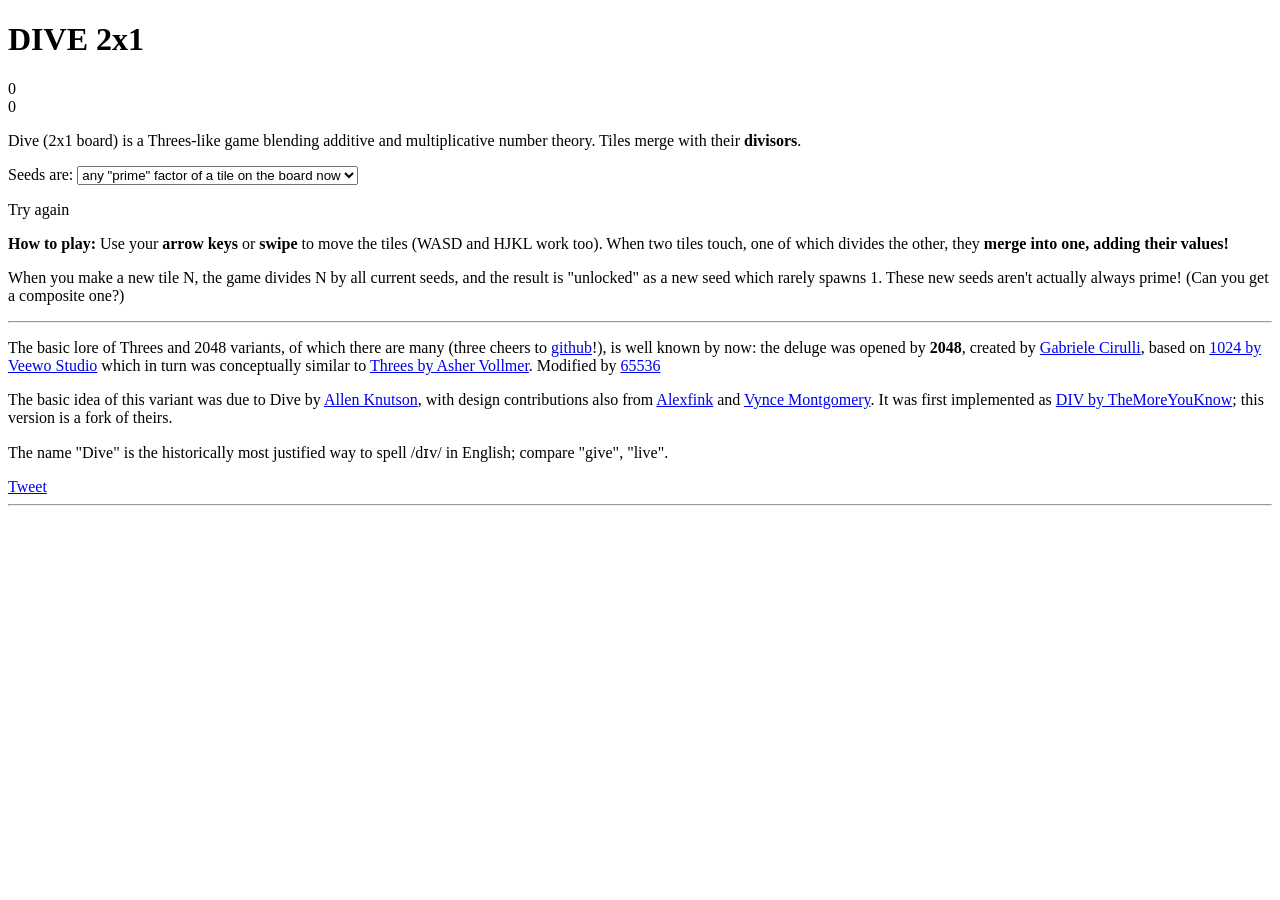
==== dive-2x1/index.html @ 0b199372 "Create index.html" ====
<!DOCTYPE html>
<html>
<head>
  <meta charset="utf-8">
  <title>DIVE 2x1</title>

  <link href="style/main.css" rel="stylesheet" type="text/css">
  <link rel="shortcut icon" href="favicon.ico">
  <link rel="apple-touch-icon" href="meta/apple-touch-icon.png">
  <meta name="apple-mobile-web-app-capable" content="yes">

  <meta name="HandheldFriendly" content="True">
  <meta name="MobileOptimized" content="320">
  <meta name="viewport" content="width=device-width, target-densitydpi=160dpi, initial-scale=1.0, maximum-scale=1, user-scalable=no">
</head>
<body>
  <div class="container">
    <div class="heading">
      <h1 class="title">DIVE 2x1</h1>
      <div class="scores-container">
        <div class="score-container">0</div>
        <div class="best-container">0</div>
      </div>
    </div>
    <p class="game-intro">Dive (2x1 board) is a Threes-like game blending additive and multiplicative number theory.  
Tiles merge with their <strong>divisors</strong>.</p>
    <form method="post" name="gameModeForm" id="gameModeForm">
      <p class="game-intro">Seeds are: 
        <select id="gameModeSelect" name="gameModeSelect" onchange="changeGameMode()">
          <option value="0">
            2, 3, 5 and 7
          </option>
          <option value="1">
            any "prime" factor of a tile ever created
          </option>
          <option value="3" selected="selected">
            any "prime" factor of a tile on the board now
          </option>
        </select>
      </p>
    </form>
    <div class="currently-unlocked"></div>

    <div class="game-container">
      <div class="announcer"></div>
      <div class="game-message">
        <p></p>
        <div class="lower">
          <a class="retry-button">Try again</a>
        </div>
      </div>

      <div class="grid-container">
        <div class="grid-row">
          <div class="grid-cell"></div>
          <div class="grid-cell"></div>
        </div>
        <div class="grid-row">
          <div class="grid-cell"></div>
          <div class="grid-cell"></div>
        </div>
      </div>

      <div class="tile-container">

      </div>
    </div>

    <p class="game-explanation">
      <strong class="important">How to play:</strong> Use your <strong>arrow keys</strong> or <strong>swipe</strong> to move the tiles (WASD and HJKL work too).  When two tiles touch, one of which divides the other, they <strong>merge into one, adding their values!</strong>
    </p>
<p>
When you make a new tile N, the game divides N by all current seeds, and the result is "unlocked" as a new seed which rarely spawns 1.  These new seeds aren't actually always prime!  (Can you get a composite one?)
</p>
    <hr>
    <p>
The basic lore of Threes and 2048 variants, of which there are many (three cheers to <a href="https://github.com">github</a>!), is well known by now: the deluge was opened by <strong>2048</strong>, created by <a href="http://gabrielecirulli.com" target="_blank">Gabriele Cirulli</a>, based on <a href="https://itunes.apple.com/us/app/1024!/id823499224" target="_blank">1024 by Veewo Studio</a> which in turn was conceptually similar to <a href="http://asherv.com/threes/" target="_blank">Threes by Asher Vollmer</a>. Modified by <a href="http://github.com/true65536">65536</a>
    </p>
<p>The basic idea of this variant was due to Dive by 
<a href="https://www.google.com/+AllenKnutson">Allen Knutson</a>, 
with design contributions also from <a href="http://000024.org">Alexfink</a> and
<a href="https://plus.google.com/+VynceMontgomery">Vynce Montgomery</a>.
It was first implemented as 
<a href="http://themoreyouknow.github.io/div/">DIV by TheMoreYouKnow</a>; 
this version is a fork of theirs.
</p>
<p>The name "Dive" is 
the historically most justified way to spell /d&#x26a;v/ 
in English; compare "give", "live".</p>
<div class="sharing">
      <a href="https://twitter.com/share" class="twitter-share-button" data-text="Check out Dive, a Threes-like where you join numbers with their divisors! alexfink.github.io/dive" data-via="tmykgh">Tweet</a>
      <script>!function(d,s,id){var js,fjs=d.getElementsByTagName(s)[0],p=/^http:/.test(d.location)?'http':'https';if(!d.getElementById(id)){js=d.createElement(s);js.id=id;js.src=p+'://platform.twitter.com/widgets.js';fjs.parentNode.insertBefore(js,fjs);}}(document, 'script', 'twitter-wjs');</script>    
      <script type="text/javascript" src="https://apis.google.com/js/plusone.js"></script>
      <g:plusone></g:plusone>

    </div>
    <hr>
  </div>
<!--  <center>
    <script async src="//pagead2.googlesyndication.com/pagead/js/adsbygoogle.js"></script>
    <ins class="adsbygoogle"
      style="display:inline-block;width:728px;height:90px"
      data-ad-client="ca-pub-8993602011917340"
      data-ad-slot="3210731646"></ins>
    <script>(adsbygoogle = window.adsbygoogle || []).push({});</script>
  </center>-->

  <script src="js/animframe_polyfill.js"></script>
  <script src="js/keyboard_input_manager.js"></script>
  <script src="js/html_actuator.js"></script>
  <script src="js/grid.js"></script>
  <script src="js/tile.js"></script>
  <script src="js/local_score_manager.js"></script>
  <script src="js/game_manager.js"></script>
  <script src="js/application.js"></script>
</body>
</html>
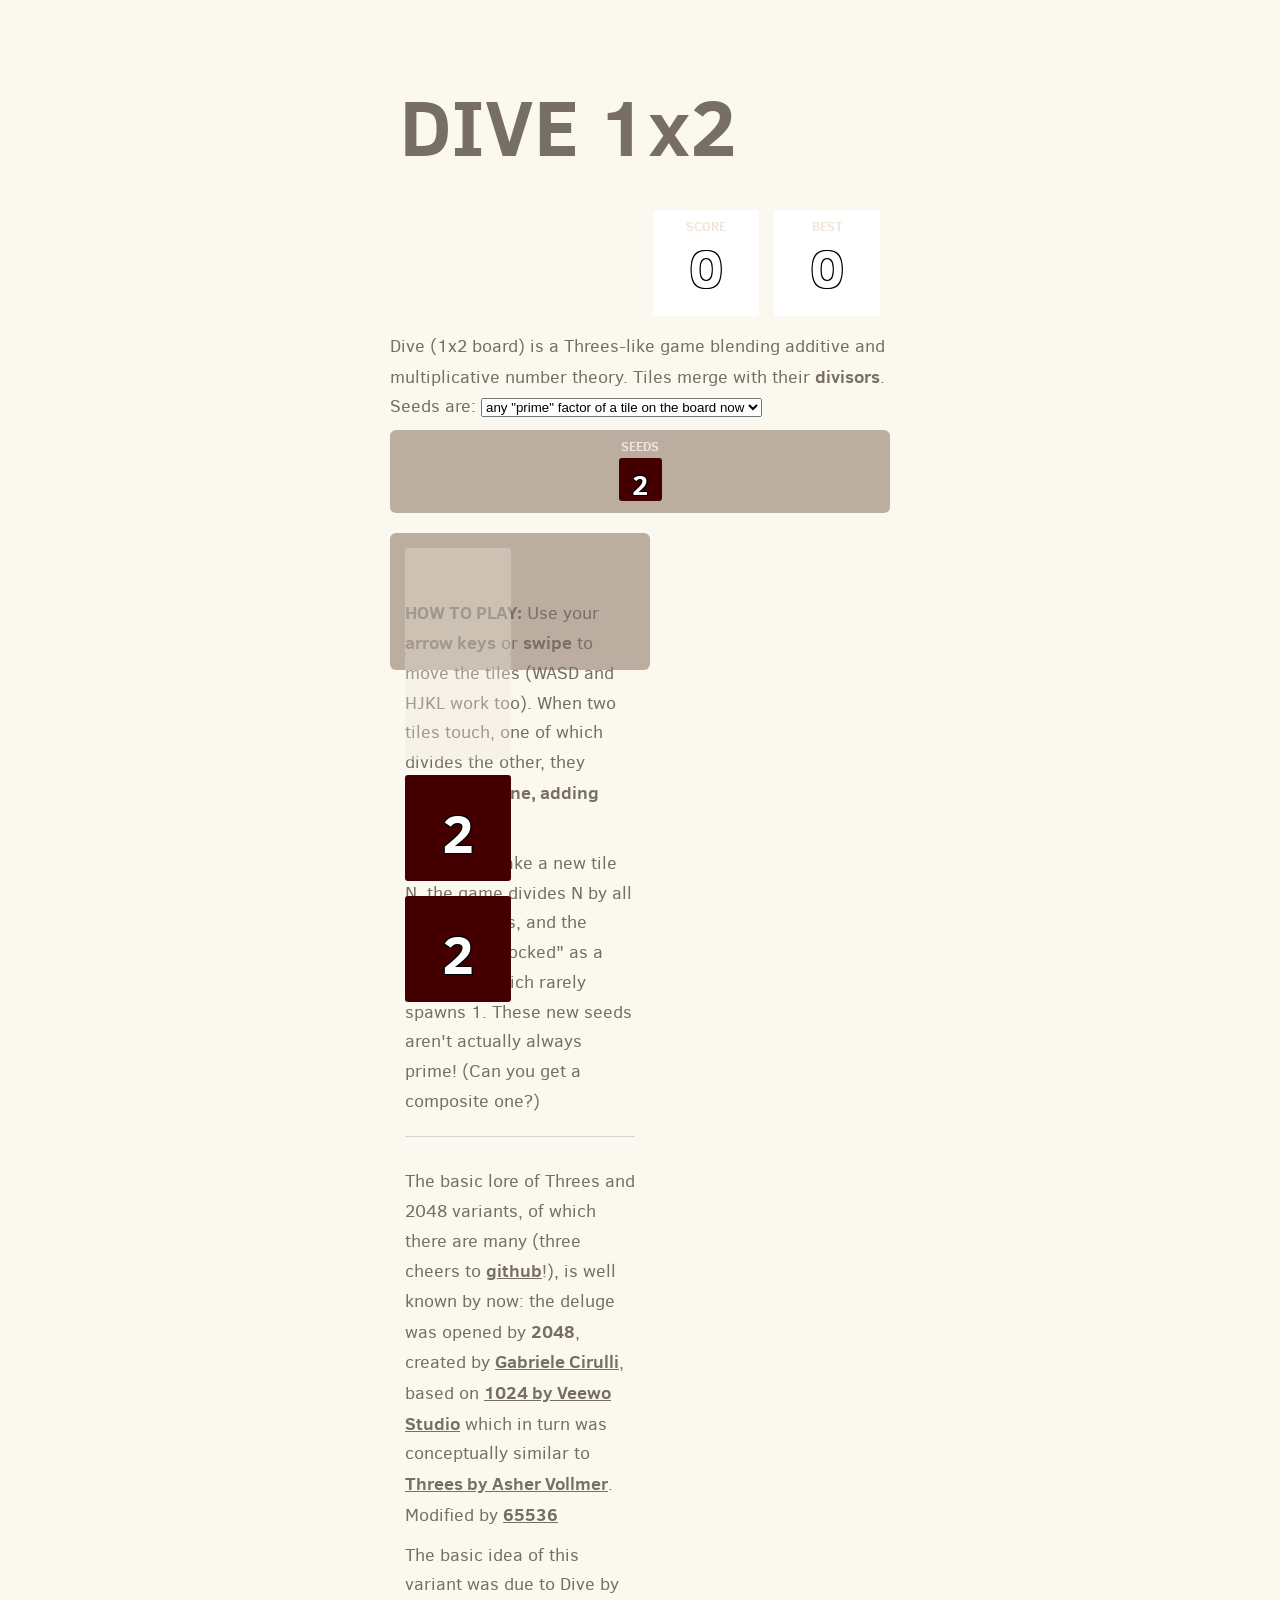
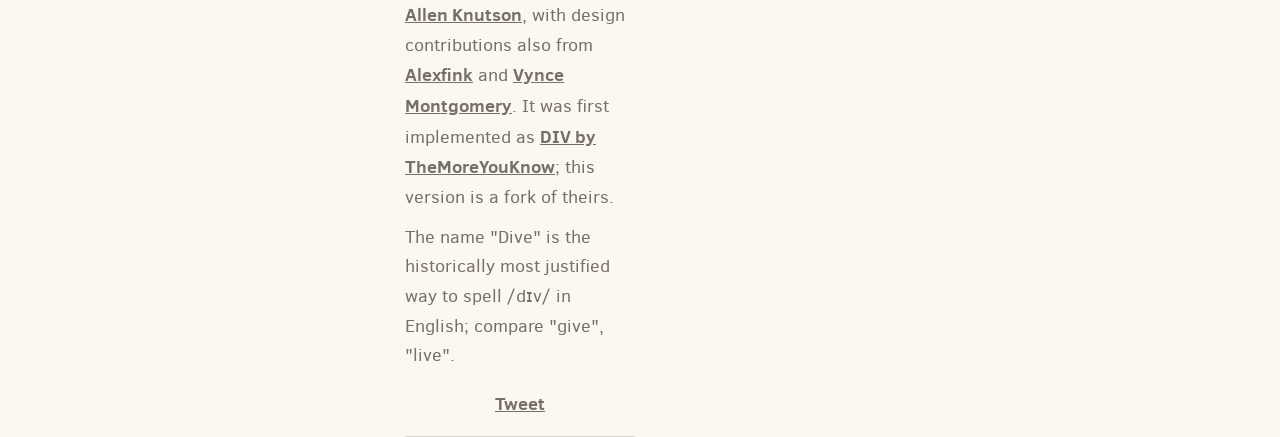
==== commit 71a2dc16: "Update index.html" ====
--- a/dive-2x1/index.html
+++ b/dive-2x1/index.html
@@ -2,7 +2,7 @@
 <html>
 <head>
   <meta charset="utf-8">
-  <title>DIVE 2x1</title>
+  <title>DIVE 1x2</title>
 
   <link href="style/main.css" rel="stylesheet" type="text/css">
   <link rel="shortcut icon" href="favicon.ico">
@@ -16,13 +16,13 @@
 <body>
   <div class="container">
     <div class="heading">
-      <h1 class="title">DIVE 2x1</h1>
+      <h1 class="title">DIVE 1x2</h1>
       <div class="scores-container">
         <div class="score-container">0</div>
         <div class="best-container">0</div>
       </div>
     </div>
-    <p class="game-intro">Dive (2x1 board) is a Threes-like game blending additive and multiplicative number theory.  
+    <p class="game-intro">Dive (1x2 board) is a Threes-like game blending additive and multiplicative number theory.  
 Tiles merge with their <strong>divisors</strong>.</p>
     <form method="post" name="gameModeForm" id="gameModeForm">
       <p class="game-intro">Seeds are: 
@@ -53,10 +53,7 @@
       <div class="grid-container">
         <div class="grid-row">
           <div class="grid-cell"></div>
-          <div class="grid-cell"></div>
-        </div>
         <div class="grid-row">
-          <div class="grid-cell"></div>
           <div class="grid-cell"></div>
         </div>
       </div>
--- a/dive-2x1/style/main.css
+++ b/dive-2x1/style/main.css
@@ -0,0 +1,1061 @@
+@import url(fonts/clear-sans.css);
+html, body {
+  margin: 0;
+  padding: 0;
+  background: #faf8ef;
+  color: #776e65;
+  font-family: "Clear Sans", "Helvetica Neue", Arial, sans-serif;
+  font-size: 18px; }
+
+body {
+  margin: 40px 0; 
+  }
+
+.heading {
+  padding: 10px;
+  }
+  
+.heading:after {
+  content: "";
+  display: block;
+  clear: both; 
+  }
+
+h1.title {
+  font-size: 80px;
+  font-weight: bold;
+  margin: 20px 0;
+  display: block;
+  float: left; }
+
+@-webkit-keyframes move-up {
+  0% {
+    top: 25px;
+    opacity: 1; }
+
+  100% {
+    top: -50px;
+    opacity: 0; } }
+
+@-moz-keyframes move-up {
+  0% {
+    top: 25px;
+    opacity: 1; }
+
+  100% {
+    top: -50px;
+    opacity: 0; } }
+
+@keyframes move-up {
+  0% {
+    top: 25px;
+    opacity: 1; }
+
+  100% {
+    top: -50px;
+    opacity: 0; } }
+
+.scores-container {
+  float: right;
+  text-align: right; 
+  padding: 0;
+  }
+
+.currently-unlocked {
+  display: block; 
+  height: 42.5px;
+  line-height: 64.5px;
+  padding: 25px 0px 15px;
+}
+.currently-unlocked.hidden { display: none; }
+.currently-unlocked.all-seeds-seen {
+  line-height: 30px;
+  height: auto;
+  padding: 25px 0 0 0;
+}
+
+.score-container, .best-container, .currently-unlocked {
+  background: #bbada0;
+  font-size: 25px;
+  font-weight: bold;
+  border-radius: 6px;
+  color: white;
+  margin-top: 8px;
+  text-align: center; 
+  position: relative; }
+.score-container, .best-container {
+  margin-left: 10px;
+  display: inline-block; }
+  .score-container:after, .best-container:after, .currently-unlocked:after {
+    text-transform: uppercase;
+    font-size: 13px;
+    text-align: center;
+    color: #eee4da; 
+    position: absolute;
+    width: 100%;
+    top: 10px;
+    left: 0; 
+    line-height: 13px; 
+    z-index: 11;
+    }
+  .score-container .score-addition, .best-container .score-addition {
+    position: absolute;
+    right: 30px;
+    font-size: 25px;
+    line-height: 25px;
+    font-weight: bold;
+    color: rgba(119, 110, 101, 0.9);
+    z-index: 100;
+    -webkit-animation: move-up 600ms ease-in;
+    -moz-animation: move-up 600ms ease-in;
+    -webkit-animation-fill-mode: both;
+    -moz-animation-fill-mode: both; }
+
+.score-container:after {
+  content: "Score"; }
+
+.best-container:after {
+  content: "Best"; }
+
+.currently-unlocked:after {
+  content: "Seeds"; }
+.currently-unlocked.all-seeds-seen:after { 
+  content: "All seeds seen"; 
+}
+.currently-unlocked .ghost { opacity: 0.25; }
+
+p {
+  margin-top: 0;
+  margin-bottom: 10px;
+  line-height: 1.65; }
+
+a {
+  color: #776e65;
+  font-weight: bold;
+  text-decoration: underline;
+  cursor: pointer; }
+
+strong.important {
+  text-transform: uppercase; }
+
+hr {
+  border: none;
+  border-bottom: 1px solid #d8d4d0;
+  margin-top: 20px;
+  margin-bottom: 30px; }
+
+.container {
+  width: 500px;
+  margin: 0 auto; }
+
+@-webkit-keyframes fade-in {
+  0% {
+    opacity: 0; }
+
+  100% {
+    opacity: 1; } }
+
+@-moz-keyframes fade-in {
+  0% {
+    opacity: 0; }
+
+  100% {
+    opacity: 1; } }
+
+@keyframes fade-in {
+  0% {
+    opacity: 0; }
+
+  100% {
+    opacity: 1; } }
+.game-container {
+  margin-top: 20px;
+  position: relative;
+  padding: 15px;
+  cursor: default;
+  -webkit-touch-callout: none;
+  -ms-touch-callout: none;
+  -webkit-user-select: none;
+  -moz-user-select: none;
+  -ms-user-select: none;
+  -ms-touch-action: none;
+  touch-action: none;
+  background: #bbada0;
+  border-radius: 6px;
+  width: 260px;
+  height: 137px;
+  -webkit-box-sizing: border-box;
+  -moz-box-sizing: border-box;
+  box-sizing: border-box; }
+  .game-container .game-message {
+    display: none;
+    position: absolute;
+    top: 0;
+    right: 0;
+    bottom: 0;
+    left: 0;
+    background: rgba(238, 228, 218, 0.5);
+    z-index: 100;
+    text-align: center;
+    -webkit-animation: fade-in 800ms ease 1200ms;
+    -moz-animation: fade-in 800ms ease 1200ms;
+    -webkit-animation-fill-mode: both;
+    -moz-animation-fill-mode: both; }
+    .game-container .announcer {
+      position: absolute;
+      top: 218px;
+      left: 0;
+      z-index: 1000;
+      width: 100%;
+      height: 56.4%;
+      pointer-events: none;
+      -webkit-transform: translateZ(300px);
+      -moz-transform: translateZ(300px);
+      transform: translateZ(300px); }
+      .game-container .announcer .announcement {
+        position: relative;
+        color: rgba(59, 55, 50, 0.9);
+        font-size: 48px;
+        font-weight: bold;
+        text-align: center;
+        line-height: 1.0em;
+        height: 64px;
+        margin: auto;
+        -webkit-animation: fade-in-out 600ms ease-in;
+        -moz-animation: fade-in-out 600ms ease-in;
+        animation: fade-in-out 600ms ease-in;
+        -webkit-animation-fill-mode: both;
+        -moz-animation-fill-mode: both;
+        animation-fill-mode: both; }
+    .game-container .game-message p {
+      font-size: 60px;
+      font-weight: bold;
+      height: 60px;
+      line-height: 60px;
+      margin-top: 40px; }
+    .game-container .game-message .lower {
+      display: block;
+      margin-top: 20px; }
+    .game-container .game-message a {
+      display: inline-block;
+      background: #8f7a66;
+      border-radius: 3px;
+      padding: 0 20px;
+      text-decoration: none;
+      color: #f9f6f2;
+      height: 40px;
+      line-height: 42px;
+      margin-left: 9px; }
+    .game-container .game-message .score-sharing {
+      display: inline-block;
+      vertical-align: middle;
+      margin-left: 10px; }
+    .game-container .game-message.game-won {
+      background: rgba(237, 194, 46, 0.5);
+      color: #f9f6f2; }
+    .game-container .game-message.game-won, .game-container .game-message.game-over {
+      display: block; }
+
+.grid-container {
+  position: absolute;
+  z-index: 1; }
+
+.grid-row {
+  margin-bottom: 15px; }
+  .grid-row:last-child {
+    margin-bottom: 0; }
+  .grid-row:after {
+    content: "";
+    display: block;
+    clear: both; }
+
+.grid-cell {
+  width: 106px;
+  height: 106px;
+  margin-right: 15px;
+  float: left;
+  border-radius: 3px;
+  background: rgba(238, 228, 218, 0.35); }
+  .grid-cell:last-child {
+    margin-right: 0; }
+
+.tile-container {
+  position: absolute;
+  z-index: 2; }
+
+.tile {
+  width: 106px;
+  height: 106px;
+  line-height: 116px; }
+  .tile.tile-position-1-1 {
+    position: absolute;
+    left: 0px;
+    top: 0px; }
+  .tile.tile-position-1-2 {
+    position: absolute;
+    left: 0px;
+    top: 121px; }
+
+.tilenumber {
+  width: 106px;
+  height: 106px;
+  position: absolute;
+  left: 0;
+  top: 0;
+  text-align: center;
+  font-weight: bold;
+  font-size: 55px;
+  color: white;
+  text-shadow:
+    -1px -1px 0 #000,
+    1px -1px 0 #000,
+    -1px 1px 0 #000,
+    1px 1px 0 #000; 
+  z-index: 12;
+}
+.tilenumber.tile-small-4 {
+  font-size: 42px !important; }
+.tilenumber.tile-small-5 {
+  font-size: 35px !important; }
+.tilenumber.tile-small-6 {
+  font-size: 25px !important; }
+
+.tile {
+  border-radius: 3px;
+  background: #000;
+  -webkit-transition: 100ms ease-in-out;
+  -moz-transition: 100ms ease-in-out;
+  -webkit-transition-property: top, left;
+  -moz-transition-property: top, left; }
+  .tile.tile-1        { background: #000; }
+  .tile.tile-2        { background: #400; }
+  .tile.tile-4        { background: #800; }
+  .tile.tile-8        { background: #a00; }
+  .tile.tile-16       { background: #c00; }
+  .tile.tile-32       { background: #d00; }
+  .tile.tile-64       { background: #e00; }
+  .tile.tile-128      { background: #f00; }
+  .tile.tile-3        { background: #060; }
+  .tile.tile-6        { background: #460; }
+  .tile.tile-12       { background: #860; }
+  .tile.tile-24       { background: #a60; }
+  .tile.tile-48       { background: #c60; }
+  .tile.tile-96       { background: #d60; }
+  .tile.tile-192      { background: #e60; }
+  .tile.tile-384      { background: #f60; }
+  .tile.tile-9        { background: #0a0; }
+  .tile.tile-18       { background: #4a0; }
+  .tile.tile-36       { background: #8a0; }
+  .tile.tile-72       { background: #aa0; }
+  .tile.tile-144      { background: #ca0; }
+  .tile.tile-288      { background: #da0; }
+  .tile.tile-576      { background: #ea0; }
+  .tile.tile-1152     { background: #fa0; }
+  .tile.tile-27       { background: #0d0; }
+  .tile.tile-54       { background: #4d0; }
+  .tile.tile-108      { background: #8d0; }
+  .tile.tile-216      { background: #ad0; }
+  .tile.tile-432      { background: #cd0; }
+  .tile.tile-864      { background: #dd0; }
+  .tile.tile-1728     { background: #ed0; }
+  .tile.tile-3456     { background: #fd0; }
+  .tile.tile-81       { background: #0f0; }
+  .tile.tile-162      { background: #4f0; }
+  .tile.tile-324      { background: #8f0; }
+  .tile.tile-648      { background: #af0; }
+  .tile.tile-1296     { background: #cf0; }
+  .tile.tile-2592     { background: #df0; }
+  .tile.tile-5184     { background: #ef0; }
+  .tile.tile-10368    { background: #ff0; }
+  .tile.tile-5        { background: #008; }
+  .tile.tile-10       { background: #408; }
+  .tile.tile-20       { background: #808; }
+  .tile.tile-40       { background: #a08; }
+  .tile.tile-80       { background: #c08; }
+  .tile.tile-160      { background: #d08; }
+  .tile.tile-320      { background: #e08; }
+  .tile.tile-640      { background: #f08; }
+  .tile.tile-15       { background: #068; }
+  .tile.tile-30       { background: #468; }
+  .tile.tile-60       { background: #868; }
+  .tile.tile-120      { background: #a68; }
+  .tile.tile-240      { background: #c68; }
+  .tile.tile-480      { background: #d68; }
+  .tile.tile-960      { background: #e68; }
+  .tile.tile-1920     { background: #f68; }
+  .tile.tile-45       { background: #0a8; }
+  .tile.tile-90       { background: #4a8; }
+  .tile.tile-180      { background: #8a8; }
+  .tile.tile-360      { background: #aa8; }
+  .tile.tile-720      { background: #ca8; }
+  .tile.tile-1440     { background: #da8; }
+  .tile.tile-2880     { background: #ea8; }
+  .tile.tile-5760     { background: #fa8; }
+  .tile.tile-135      { background: #0d8; }
+  .tile.tile-270      { background: #4d8; }
+  .tile.tile-540      { background: #8d8; }
+  .tile.tile-1080     { background: #ad8; }
+  .tile.tile-2160     { background: #cd8; }
+  .tile.tile-4320     { background: #dd8; }
+  .tile.tile-8640     { background: #ed8; }
+  .tile.tile-17280    { background: #fd8; }
+  .tile.tile-405      { background: #0f8; }
+  .tile.tile-810      { background: #4f8; }
+  .tile.tile-1620     { background: #8f8; }
+  .tile.tile-3240     { background: #af8; }
+  .tile.tile-6480     { background: #cf8; }
+  .tile.tile-12960    { background: #df8; }
+  .tile.tile-25920    { background: #ef8; }
+  .tile.tile-51840    { background: #ff8; }
+  .tile.tile-25       { background: #00c; }
+  .tile.tile-50       { background: #40c; }
+  .tile.tile-100      { background: #80c; }
+  .tile.tile-200      { background: #a0c; }
+  .tile.tile-400      { background: #c0c; }
+  .tile.tile-800      { background: #d0c; }
+  .tile.tile-1600     { background: #e0c; }
+  .tile.tile-3200     { background: #f0c; }
+  .tile.tile-75       { background: #06c; }
+  .tile.tile-150      { background: #46c; }
+  .tile.tile-300      { background: #86c; }
+  .tile.tile-600      { background: #a6c; }
+  .tile.tile-1200     { background: #c6c; }
+  .tile.tile-2400     { background: #d6c; }
+  .tile.tile-4800     { background: #e6c; }
+  .tile.tile-9600     { background: #f6c; }
+  .tile.tile-225      { background: #0ac; }
+  .tile.tile-450      { background: #4ac; }
+  .tile.tile-900      { background: #8ac; }
+  .tile.tile-1800     { background: #aac; }
+  .tile.tile-3600     { background: #cac; }
+  .tile.tile-7200     { background: #dac; }
+  .tile.tile-14400    { background: #eac; }
+  .tile.tile-28800    { background: #fac; }
+  .tile.tile-675      { background: #0dc; }
+  .tile.tile-1350     { background: #4dc; }
+  .tile.tile-2700     { background: #8dc; }
+  .tile.tile-5400     { background: #adc; }
+  .tile.tile-10800    { background: #cdc; }
+  .tile.tile-21600    { background: #ddc; }
+  .tile.tile-43200    { background: #edc; }
+  .tile.tile-86400    { background: #fdc; }
+  .tile.tile-2025     { background: #0fc; }
+  .tile.tile-4050     { background: #4fc; }
+  .tile.tile-8100     { background: #8fc; }
+  .tile.tile-16200    { background: #afc; }
+  .tile.tile-32400    { background: #cfc; }
+  .tile.tile-64800    { background: #dfc; }
+  .tile.tile-129600   { background: #efc; }
+  .tile.tile-259200   { background: #ffc; }
+  .tile.tile-125      { background: #00f; }
+  .tile.tile-250      { background: #40f; }
+  .tile.tile-500      { background: #80f; }
+  .tile.tile-1000     { background: #a0f; }
+  .tile.tile-2000     { background: #c0f; }
+  .tile.tile-4000     { background: #d0f; }
+  .tile.tile-8000     { background: #e0f; }
+  .tile.tile-16000    { background: #f0f; }
+  .tile.tile-375      { background: #06f; }
+  .tile.tile-750      { background: #46f; }
+  .tile.tile-1500     { background: #86f; }
+  .tile.tile-3000     { background: #a6f; }
+  .tile.tile-6000     { background: #c6f; }
+  .tile.tile-12000    { background: #d6f; }
+  .tile.tile-24000    { background: #e6f; }
+  .tile.tile-48000    { background: #f6f; }
+  .tile.tile-1125     { background: #0af; }
+  .tile.tile-2250     { background: #4af; }
+  .tile.tile-4500     { background: #8af; }
+  .tile.tile-9000     { background: #aaf; }
+  .tile.tile-18000    { background: #caf; }
+  .tile.tile-36000    { background: #daf; }
+  .tile.tile-72000    { background: #eaf; }
+  .tile.tile-144000   { background: #faf; }
+  .tile.tile-3375     { background: #0df; }
+  .tile.tile-6750     { background: #4df; }
+  .tile.tile-13500    { background: #8df; }
+  .tile.tile-27000    { background: #adf; }
+  .tile.tile-54000    { background: #cdf; }
+  .tile.tile-108000   { background: #ddf; }
+  .tile.tile-216000   { background: #edf; }
+  .tile.tile-432000   { background: #fdf; }
+  .tile.tile-10125    { background: #0ff; }
+  .tile.tile-20250    { background: #4ff; }
+  .tile.tile-40500    { background: #8ff; }
+  .tile.tile-81000    { background: #aff; }
+  .tile.tile-162000   { background: #cff; }
+  .tile.tile-324000   { background: #dff; }
+  .tile.tile-648000   { background: #eff; }
+  .tile.tile-1296000  { background: #fff; }
+
+.tileoverlay { 
+  width: 106px;
+  height: 106px;
+  position: absolute;
+  left: 0;
+  top: 0;
+  z-index: 10;
+  background-image: url('http://alexfink.github.io/dive/tileoverlays/sprite.png'); 
+  background-size: 200% auto;
+}
+.tileoverlay.tileoverlay-7    { background-position: 0% 0%; }
+.tileoverlay.tileoverlay-49   { background-position: -100% 0%; }
+.tileoverlay.tileoverlay-11    { background-position: 0% -100%; }
+.tileoverlay.tileoverlay-121  { background-position: -100% -100%; }
+.tileoverlay.tileoverlay-13 { background-position: 0% -200%; }
+.tileoverlay.tileoverlay-169 { background-position: -100% -200%; }
+.tileoverlay.tileoverlay-17 { background-position: 0% -300%; }
+.tileoverlay.tileoverlay-289 { background-position: -100% -300%; }
+.tileoverlay.tileoverlay-19 { background-position: 0% -400%; }
+.tileoverlay.tileoverlay-361 { background-position: -100% -400%; }
+.tileoverlay.tileoverlay-23 { background-position: 0% -500%; }
+.tileoverlay.tileoverlay-529 { background-position: -100% -500%; }
+.tileoverlay.tileoverlay-29 { background-position: 0% -600%; }
+.tileoverlay.tileoverlay-841 { background-position: -100% -600%; }
+.tileoverlay.tileoverlay-31 { background-position: 0% -700%; }
+.tileoverlay.tileoverlay-961 { background-position: -100% -700%; }
+.tileoverlay.tileoverlay-37 { background-position: 0% -800%; }
+.tileoverlay.tileoverlay-1369 { background-position: -100% -800%; }
+.tileoverlay.tileoverlay-41 { background-position: 0% -900%; }
+.tileoverlay.tileoverlay-1681 { background-position: -100% -900%; }
+.tileoverlay.tileoverlay-43 { background-position: 0% -1000%; }
+.tileoverlay.tileoverlay-1849 { background-position: -100% -1000%; }
+.tileoverlay.tileoverlay-47 { background-position: 0% -1100%; }
+.tileoverlay.tileoverlay-2209 { background-position: -100% -1100%; }
+.tileoverlay.tileoverlay-53 { background-position: 0% -1200%; }
+.tileoverlay.tileoverlay-2809 { background-position: -100% -1200%; }
+.tileoverlay.tileoverlay-59 { background-position: 0% -1300%; }
+.tileoverlay.tileoverlay-3481 { background-position: -100% -1300%; }
+.tileoverlay.tileoverlay-61 { background-position: 0% -1400%; }
+.tileoverlay.tileoverlay-3721 { background-position: -100% -1400%; }
+.tileoverlay.tileoverlay-67 { background-position: 0% -1500%; }
+.tileoverlay.tileoverlay-4489 { background-position: -100% -1500%; }
+.tileoverlay.tileoverlay-71 { background-position: 0% -1600%; }
+.tileoverlay.tileoverlay-5041 { background-position: -100% -1600%; }
+.tileoverlay.tileoverlay-73 { background-position: 0% -1700%; }
+.tileoverlay.tileoverlay-5329 { background-position: -100% -1700%; }
+.tileoverlay.tileoverlay-79 { background-position: 0% -1800%; }
+.tileoverlay.tileoverlay-6241 { background-position: -100% -1800%; }
+.tileoverlay.tileoverlay-83 { background-position: 0% -1900%; }
+.tileoverlay.tileoverlay-6889 { background-position: -100% -1900%; }
+.tileoverlay.tileoverlay-89 { background-position: 0% -2000%; }
+.tileoverlay.tileoverlay-7921 { background-position: -100% -2000%; }
+.tileoverlay.tileoverlay-97 { background-position: 0% -2100%; }
+.tileoverlay.tileoverlay-9409 { background-position: -100% -2100%; }
+.tileoverlay.tileoverlay-101 { background-position: 0% -2200%; }
+.tileoverlay.tileoverlay-10201 { background-position: -100% -2200%; }
+.tileoverlay.tileoverlay-103 { background-position: 0% -2300%; }
+.tileoverlay.tileoverlay-10609 { background-position: -100% -2300%; }
+.tileoverlay.tileoverlay-107 { background-position: 0% -2400%; }
+.tileoverlay.tileoverlay-11449 { background-position: -100% -2400%; }
+.tileoverlay.tileoverlay-109 { background-position: 0% -2500%; }
+.tileoverlay.tileoverlay-11881 { background-position: -100% -2500%; }
+.tileoverlay.tileoverlay-113 { background-position: 0% -2600%; }
+.tileoverlay.tileoverlay-12769 { background-position: -100% -2600%; }
+.tileoverlay.tileoverlay-127 { background-position: 0% -2700%; }
+.tileoverlay.tileoverlay-16129 { background-position: -100% -2700%; }
+.tileoverlay.tileoverlay-131 { background-position: 0% -2800%; }
+.tileoverlay.tileoverlay-17161 { background-position: -100% -2800%; }
+.tileoverlay.tileoverlay-137 { background-position: 0% -2900%; }
+.tileoverlay.tileoverlay-18769 { background-position: -100% -2900%; }
+.tileoverlay.tileoverlay-139 { background-position: 0% -3000%; }
+.tileoverlay.tileoverlay-19321 { background-position: -100% -3000%; }
+.tileoverlay.tileoverlay-149 { background-position: 0% -3100%; }
+.tileoverlay.tileoverlay-22201 { background-position: -100% -3100%; }
+.tileoverlay.tileoverlay-151 { background-position: 0% -3200%; }
+.tileoverlay.tileoverlay-22801 { background-position: -100% -3200%; }
+.tileoverlay.tileoverlay-157 { background-position: 0% -3300%; }
+.tileoverlay.tileoverlay-24649 { background-position: -100% -3300%; }
+.tileoverlay.tileoverlay-163 { background-position: 0% -3400%; }
+.tileoverlay.tileoverlay-26569 { background-position: -100% -3400%; }
+.tileoverlay.tileoverlay-167 { background-position: 0% -3500%; }
+.tileoverlay.tileoverlay-27889 { background-position: -100% -3500%; }
+.tileoverlay.tileoverlay-173 { background-position: 0% -3600%; }
+.tileoverlay.tileoverlay-29929 { background-position: -100% -3600%; }
+.tileoverlay.tileoverlay-179 { background-position: 0% -3700%; }
+.tileoverlay.tileoverlay-32041 { background-position: -100% -3700%; }
+.tileoverlay.tileoverlay-181 { background-position: 0% -3800%; }
+.tileoverlay.tileoverlay-32761 { background-position: -100% -3800%; }
+.tileoverlay.tileoverlay-191 { background-position: 0% -3900%; }
+.tileoverlay.tileoverlay-36481 { background-position: -100% -3900%; }
+.tileoverlay.tileoverlay-193 { background-position: 0% -4000%; }
+.tileoverlay.tileoverlay-37249 { background-position: -100% -4000%; }
+.tileoverlay.tileoverlay-197 { background-position: 0% -4100%; }
+.tileoverlay.tileoverlay-38809 { background-position: -100% -4100%; }
+.tileoverlay.tileoverlay-199 { background-position: 0% -4200%; }
+.tileoverlay.tileoverlay-39601 { background-position: -100% -4200%; }
+.tileoverlay.tileoverlay-211 { background-position: 0% -4300%; }
+.tileoverlay.tileoverlay-44521 { background-position: -100% -4300%; }
+.tileoverlay.tileoverlay-223 { background-position: 0% -4400%; }
+.tileoverlay.tileoverlay-49729 { background-position: -100% -4400%; }
+.tileoverlay.tileoverlay-227 { background-position: 0% -4500%; }
+.tileoverlay.tileoverlay-51529 { background-position: -100% -4500%; }
+.tileoverlay.tileoverlay-229 { background-position: 0% -4600%; }
+.tileoverlay.tileoverlay-52441 { background-position: -100% -4600%; }
+.tileoverlay.tileoverlay-233 { background-position: 0% -4700%; }
+.tileoverlay.tileoverlay-54289 { background-position: -100% -4700%; }
+.tileoverlay.tileoverlay-239 { background-position: 0% -4800%; }
+.tileoverlay.tileoverlay-57121 { background-position: -100% -4800%; }
+.tileoverlay.tileoverlay-241 { background-position: 0% -4900%; }
+.tileoverlay.tileoverlay-58081 { background-position: -100% -4900%; }
+.tileoverlay.tileoverlay-251 { background-position: 0% -5000%; }
+.tileoverlay.tileoverlay-63001 { background-position: -100% -5000%; }
+.tileoverlay.tileoverlay-257 { background-position: 0% -5100%; }
+.tileoverlay.tileoverlay-66049 { background-position: -100% -5100%; }
+.tileoverlay.tileoverlay-263 { background-position: 0% -5200%; }
+.tileoverlay.tileoverlay-69169 { background-position: -100% -5200%; }
+.tileoverlay.tileoverlay-269 { background-position: 0% -5300%; }
+.tileoverlay.tileoverlay-72361 { background-position: -100% -5300%; }
+.tileoverlay.tileoverlay-271 { background-position: 0% -5400%; }
+.tileoverlay.tileoverlay-73441 { background-position: -100% -5400%; }
+.tileoverlay.tileoverlay-277 { background-position: 0% -5500%; }
+.tileoverlay.tileoverlay-76729 { background-position: -100% -5500%; }
+.tileoverlay.tileoverlay-281 { background-position: 0% -5600%; }
+.tileoverlay.tileoverlay-78961 { background-position: -100% -5600%; }
+.tileoverlay.tileoverlay-283 { background-position: 0% -5700%; }
+.tileoverlay.tileoverlay-80089 { background-position: -100% -5700%; }
+.tileoverlay.tileoverlay-293 { background-position: 0% -5800%; }
+.tileoverlay.tileoverlay-85849 { background-position: -100% -5800%; }
+.tileoverlay.tileoverlay-307 { background-position: 0% -5900%; }
+.tileoverlay.tileoverlay-94249 { background-position: -100% -5900%; }
+.tileoverlay.tileoverlay-311 { background-position: 0% -6000%; }
+.tileoverlay.tileoverlay-96721 { background-position: -100% -6000%; }
+.tileoverlay.tileoverlay-313 { background-position: 0% -6100%; }
+.tileoverlay.tileoverlay-97969 { background-position: -100% -6100%; }
+.tileoverlay.tileoverlay-317 { background-position: 0% -6200%; }
+.tileoverlay.tileoverlay-100489 { background-position: -100% -6200%; }
+.tileoverlay.tileoverlay-331 { background-position: 0% -6300%; }
+.tileoverlay.tileoverlay-109561 { background-position: -100% -6300%; }
+.tileoverlay.tileoverlay-337 { background-position: 0% -6400%; }
+.tileoverlay.tileoverlay-113569 { background-position: -100% -6400%; }
+.tileoverlay.tileoverlay-347 { background-position: 0% -6500%; }
+.tileoverlay.tileoverlay-120409 { background-position: -100% -6500%; }
+.tileoverlay.tileoverlay-349 { background-position: 0% -6600%; }
+.tileoverlay.tileoverlay-121801 { background-position: -100% -6600%; }
+.tileoverlay.tileoverlay-353 { background-position: 0% -6700%; }
+.tileoverlay.tileoverlay-124609 { background-position: -100% -6700%; }
+.tileoverlay.tileoverlay-359 { background-position: 0% -6800%; }
+.tileoverlay.tileoverlay-128881 { background-position: -100% -6800%; }
+.tileoverlay.tileoverlay-367 { background-position: 0% -6900%; }
+.tileoverlay.tileoverlay-134689 { background-position: -100% -6900%; }
+
+.tile.minitile, .tile.minitile .tilenumber, .tile.minitile .tileoverlay {
+  width: 43px; 
+  height: 43px; 
+  display: inline-block; }
+.tile.minitile {  
+  position: relative; 
+  line-height: 53px;
+  margin: 3px; 
+}
+.tile.minitile .tilenumber {
+  font-size: 27.5px; }
+.tile.minitile .tilenumber.tile-small-3 {
+  font-size: 22px !important; }
+.tile.minitile .tilenumber.tile-small-4 {
+  font-size: 17.6px !important; }
+.tile.minitile .tilenumber.tile-small-5 {
+  font-size: 21px !important; }
+.tile.minitile .tilenumber.tile-small-6 {
+  font-size: 10px !important; }
+
+
+@-webkit-keyframes appear {
+  0% {
+    opacity: 0;
+    -webkit-transform: scale(0);
+    -moz-transform: scale(0); }
+
+  100% {
+    opacity: 1;
+    -webkit-transform: scale(1);
+    -moz-transform: scale(1); } }
+
+@-moz-keyframes appear {
+  0% {
+    opacity: 0;
+    -webkit-transform: scale(0);
+    -moz-transform: scale(0); }
+
+  100% {
+    opacity: 1;
+    -webkit-transform: scale(1);
+    -moz-transform: scale(1); } }
+
+@keyframes appear {
+  0% {
+    opacity: 0;
+    -webkit-transform: scale(0);
+    -moz-transform: scale(0); }
+
+  100% {
+    opacity: 1;
+    -webkit-transform: scale(1);
+    -moz-transform: scale(1); } }
+
+.tile-new {
+  -webkit-animation: appear 200ms ease 100ms;
+  -moz-animation: appear 200ms ease 100ms;
+  -webkit-animation-fill-mode: both;
+  -moz-animation-fill-mode: both; }
+
+@-webkit-keyframes pop {
+  0% {
+    -webkit-transform: scale(0);
+    -moz-transform: scale(0); }
+
+  50% {
+    -webkit-transform: scale(1.2);
+    -moz-transform: scale(1.2); }
+
+  100% {
+    -webkit-transform: scale(1);
+    -moz-transform: scale(1); } }
+
+@-moz-keyframes pop {
+  0% {
+    -webkit-transform: scale(0);
+    -moz-transform: scale(0); }
+
+  50% {
+    -webkit-transform: scale(1.2);
+    -moz-transform: scale(1.2); }
+
+  100% {
+    -webkit-transform: scale(1);
+    -moz-transform: scale(1); } }
+
+@keyframes pop {
+  0% {
+    -webkit-transform: scale(0);
+    -moz-transform: scale(0); }
+
+  50% {
+    -webkit-transform: scale(1.2);
+    -moz-transform: scale(1.2); }
+
+  100% {
+    -webkit-transform: scale(1);
+    -moz-transform: scale(1); } }
+
+.tile-merged {
+  z-index: 20;
+  -webkit-animation: pop 200ms ease 100ms;
+  -moz-animation: pop 200ms ease 100ms;
+  -webkit-animation-fill-mode: both;
+  -moz-animation-fill-mode: both; }
+.tile-merged > .tileoverlay { z-index: 21; }
+.tile-merged > .tilenumber { z-index: 22; }
+
+.game-intro {
+  margin-bottom: 0; }
+
+.game-explanation {
+  margin-top: 50px; }
+
+.sharing {
+  margin-top: 20px;
+  text-align: center; }
+  .sharing > iframe, .sharing > span, .sharing > form {
+    display: inline-block;
+    vertical-align: middle; }
+
+@media screen and (max-width: 480px) {
+  html, body {
+    font-size: 15px; }
+
+  body {
+    margin: 20px 0;
+    padding: 0 20px; }
+
+  h1.title {
+    font-size: 35px;
+    margin-top: 15px; }
+
+  .container {
+    width: 280px;
+    margin: 0 auto; }
+
+  .score-container, .best-container, .currently-unlocked {
+    margin-top: 0;
+    min-width: 40px; }
+
+  .heading {
+    margin-bottom: 10px; }
+
+  .game-container {
+    margin-top: 40px;
+    position: relative;
+    padding: 10px;
+    cursor: default;
+    -webkit-touch-callout: none;
+    -webkit-user-select: none;
+    -moz-user-select: none;
+    background: #bbada0;
+    border-radius: 6px;
+    width: 280px;
+    height: 280px;
+    -webkit-box-sizing: border-box;
+    -moz-box-sizing: border-box;
+    box-sizing: border-box; }
+    .game-container .announcer {
+      position: absolute;
+      top: 122px;
+      left: 0;
+      z-index: 1000;
+      width: 100%;
+      height: 56.4%;
+      pointer-events: none;
+      -webkit-transform: translateZ(300px);
+      -moz-transform: translateZ(300px);
+      transform: translateZ(300px); }
+      .game-container .announcer .announcement {
+        position: relative;
+        color: rgba(59, 55, 50, 0.9);
+        font-size: 48px;
+        font-weight: bold;
+        text-align: center;
+        line-height: 1.0em;
+        height: 64px;
+        margin: auto;
+        -webkit-animation: fade-in-out 600ms ease-in;
+        -moz-animation: fade-in-out 600ms ease-in;
+        animation: fade-in-out 600ms ease-in;
+        -webkit-animation-fill-mode: both;
+        -moz-animation-fill-mode: both;
+        animation-fill-mode: both; }
+    .game-container .game-message {
+      display: none;
+      position: absolute;
+      top: 0;
+      right: 0;
+      bottom: 0;
+      left: 0;
+      background: rgba(238, 228, 218, 0.5);
+      z-index: 100;
+      text-align: center;
+      -webkit-animation: fade-in 800ms ease 1200ms;
+      -moz-animation: fade-in 800ms ease 1200ms;
+      -webkit-animation-fill-mode: both;
+      -moz-animation-fill-mode: both; }
+      .game-container .game-message p {
+        font-size: 60px;
+        font-weight: bold;
+        height: 60px;
+        line-height: 60px;
+        margin-top: 222px; }
+      .game-container .game-message .lower {
+        display: block;
+        margin-top: 59px; }
+      .game-container .game-message a {
+        display: inline-block;
+        background: #8f7a66;
+        border-radius: 3px;
+        padding: 0 20px;
+        text-decoration: none;
+        color: #f9f6f2;
+        height: 40px;
+        line-height: 42px;
+        margin-left: 9px; }
+      .game-container .game-message .score-sharing {
+        display: inline-block;
+        vertical-align: middle;
+        margin-left: 10px; }
+      .game-container .game-message.game-won {
+        background: rgba(237, 194, 46, 0.5);
+        color: #f9f6f2; }
+      .game-container .game-message.game-won, .game-container .game-message.game-over {
+        display: block; }
+
+  .grid-container {
+    position: absolute;
+    z-index: 1; }
+
+  .grid-row {
+    margin-bottom: 10px; }
+    .grid-row:last-child {
+      margin-bottom: 0; }
+    .grid-row:after {
+      content: "";
+      display: block;
+      clear: both; }
+
+  .grid-cell {
+    width: 57.5px;
+    height: 57.5px;
+    margin-right: 10px;
+    float: left;
+    border-radius: 3px;
+    background: rgba(238, 228, 218, 0.35); }
+    .grid-cell:last-child {
+      margin-right: 0; }
+
+  .tile-container {
+    position: absolute;
+    z-index: 2; }
+
+  .tile {
+    width: 57.5px;
+    height: 57.5px;
+    line-height: 67.5px; }
+    .tile.tile-position-1-1 {
+      position: absolute;
+      left: 0px;
+      top: 0px; }
+    .tile.tile-position-1-2 {
+      position: absolute;
+      left: 0px;
+      top: 68px; }
+    .tile.tile-position-2-1 {
+      position: absolute;
+      left: 68px;
+      top: 0px; }
+    .tile.tile-position-2-2 {
+      position: absolute;
+      left: 68px;
+      top: 68px; }
+
+  .game-container {
+    margin-top: 20px; }
+
+  .tileoverlay {
+    width: 57.5px;
+    height: 57.5px; }
+
+  .tilenumber {
+    width: 57.5px;
+    height: 57.5px;
+    font-size: 35px; 
+   }
+  .tilenumber.tile-small-3 {
+    font-size: 28px !important; }
+  .tilenumber.tile-small-4 {
+    font-size: 22px !important; }
+  .tilenumber.tile-small-5 {
+    font-size: 18px !important; }
+  .tilenumber.tile-small-6 {
+    font-size: 15px !important; }
+
+  .tile.minitile, .tile.minitile .tilenumber, .tile.minitile .tileoverlay {
+    font-size: 18px;
+    line-height: 28px;
+    width: 23px; 
+    height: 23px; 
+    }
+
+  .tile.minitile {
+    margin: 2px;
+    }
+
+  .tile.minitile .tilenumber.tile-small-3 {
+    font-size: 14px !important; }
+  .tile.minitile .tilenumber.tile-small-4 {
+    font-size: 12px !important; }
+  .tile.minitile .tilenumber.tile-small-5 {
+    font-size: 10px !important; }
+  .tile.minitile .tilenumber.tile-small-6 {
+    font-size: 8px !important; }
+
+  .score-container:after, .best-container:after, .currently-unlocked:after {
+    top: 6px;
+    }
+
+  .game-message p {
+    font-size: 30px !important;
+    height: 30px !important;
+    line-height: 30px !important;
+    margin-top: 90px !important; }
+  .game-message .lower {
+    margin-top: 30px !important; }
+
+  .sharing > iframe, .sharing > span, .sharing > form {
+    display: block;
+    margin: 0 auto;
+    margin-bottom: 20px; } }
+.pp-donate button {
+  -webkit-appearance: none;
+  -moz-appearance: none;
+  appearance: none;
+  border: none;
+  font: inherit;
+  color: inherit;
+  cursor: pointer;
+  display: inline-block;
+  background: #8f7a66;
+  border-radius: 3px;
+  padding: 0 20px;
+  text-decoration: none;
+  color: #f9f6f2;
+  height: 40px;
+  line-height: 42px; }
+  .pp-donate button img {
+    vertical-align: -4px;
+    margin-right: 8px; }
+
+.btc-donate {
+  position: relative;
+  margin-left: 10px;
+  display: inline-block;
+  background: #8f7a66;
+  border-radius: 3px;
+  padding: 0 20px;
+  text-decoration: none;
+  color: #f9f6f2;
+  height: 40px;
+  line-height: 42px;
+  cursor: pointer; }
+  .btc-donate img {
+    vertical-align: -4px;
+    margin-right: 8px; }
+  .btc-donate a {
+    color: #f9f6f2;
+    text-decoration: none;
+    font-weight: normal; }
+  .btc-donate .address {
+    cursor: auto;
+    position: absolute;
+    width: 340px;
+    right: 50%;
+    margin-right: -170px;
+    padding-bottom: 7px;
+    top: -30px;
+    opacity: 0;
+    pointer-events: none;
+    -webkit-transition: 400ms ease;
+    -moz-transition: 400ms ease;
+    -webkit-transition-property: top, opacity;
+    -moz-transition-property: top, opacity; }
+    .btc-donate .address:after {
+      position: absolute;
+      border-top: 10px solid #bbada0;
+      border-right: 7px solid transparent;
+      border-left: 7px solid transparent;
+      content: "";
+      bottom: 0px;
+      left: 50%;
+      margin-left: -7px; }
+    .btc-donate .address code {
+      background-color: #bbada0;
+      padding: 10px 15px;
+      width: 100%;
+      border-radius: 3px;
+      line-height: 1;
+      font-weight: normal;
+      font-size: 15px;
+      font-family: Consolas, "Liberation Mono", Courier, monospace;
+      text-align: center; }
+  .btc-donate:hover .address, .btc-donate .address:hover .address {
+    opacity: 1;
+    top: -45px;
+    pointer-events: auto; }
+  @media screen and (max-width: 480px) {
+    .btc-donate {
+      width: 120px; }
+      .btc-donate .address {
+        margin-right: -150px;
+        width: 300px; }
+        .btc-donate .address code {
+          font-size: 13px; }
+        .btc-donate .address:after {
+          left: 50%;
+          bottom: 2px; } }
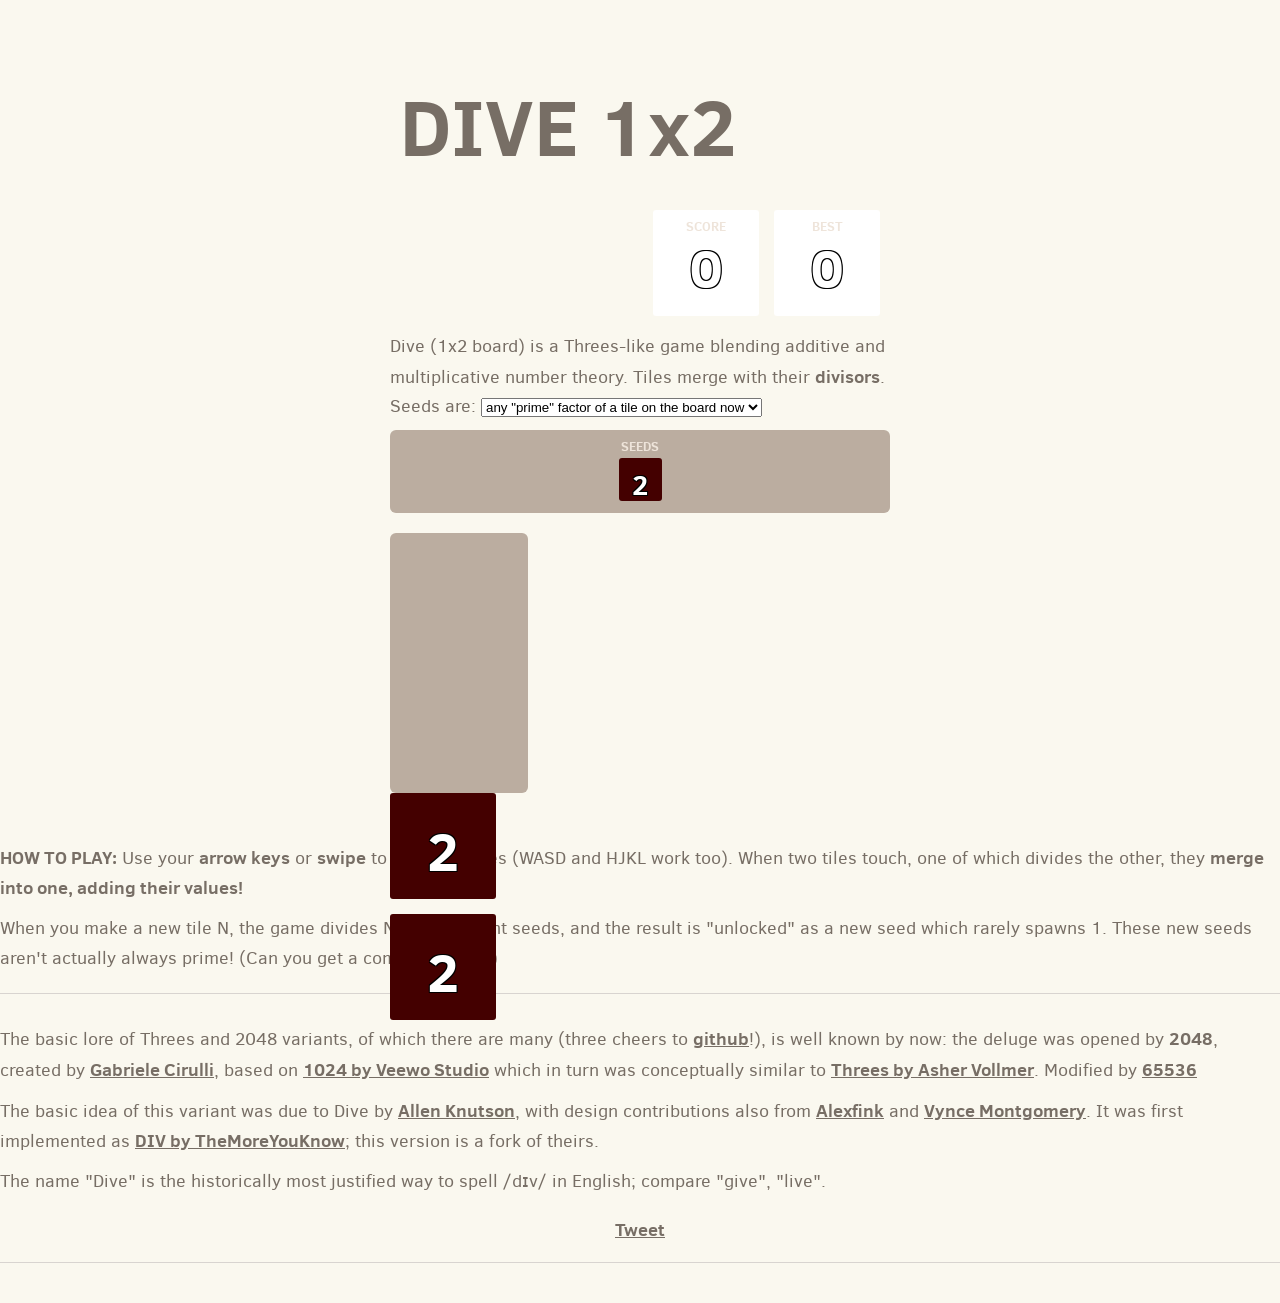
==== commit 47ade14d: "Update index.html" ====
--- a/dive-2x1/index.html
+++ b/dive-2x1/index.html
@@ -51,10 +51,6 @@
       </div>
 
       <div class="grid-container">
-        <div class="grid-row">
-          <div class="grid-cell"></div>
-        <div class="grid-row">
-          <div class="grid-cell"></div>
         </div>
       </div>
 
--- a/dive-2x1/style/main.css
+++ b/dive-2x1/style/main.css
@@ -182,8 +182,8 @@
   touch-action: none;
   background: #bbada0;
   border-radius: 6px;
-  width: 260px;
-  height: 137px;
+  width: 137.5px;
+  height: 260px;
   -webkit-box-sizing: border-box;
   -moz-box-sizing: border-box;
   box-sizing: border-box; }
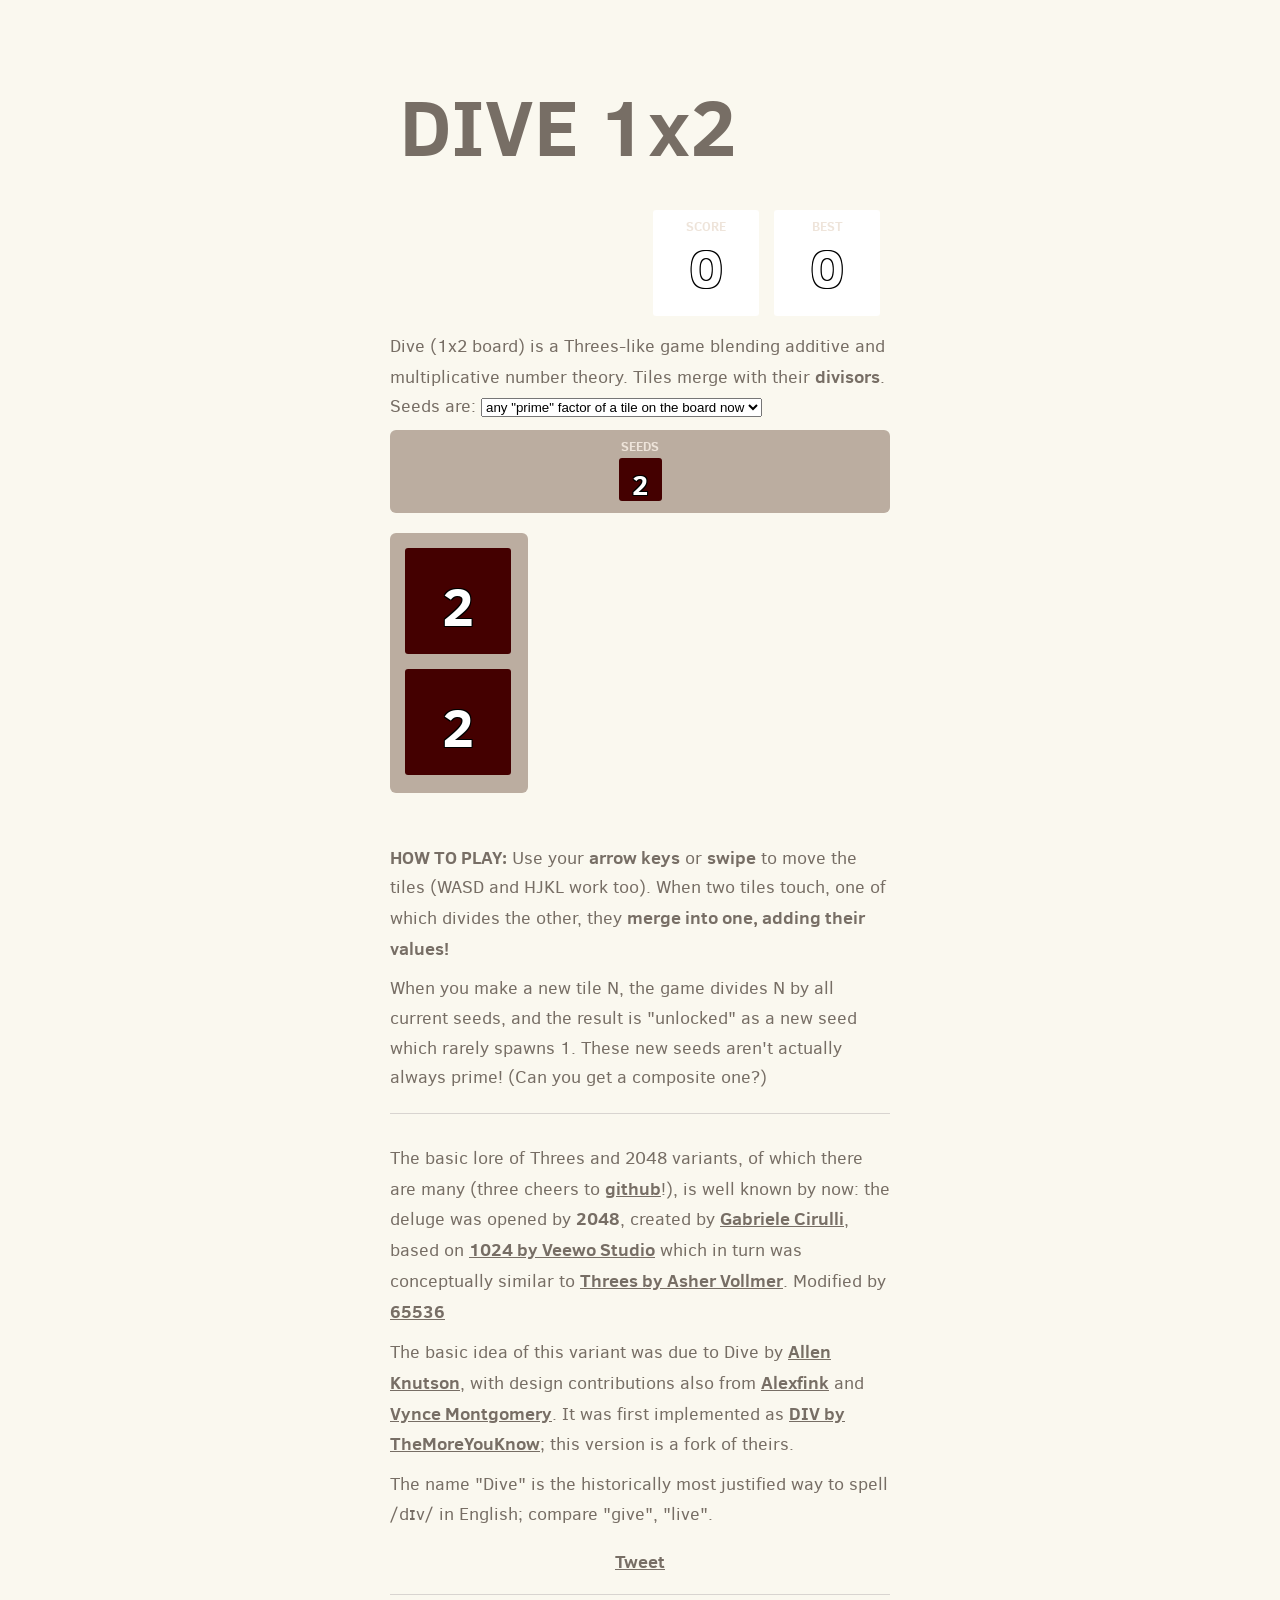
==== commit b3961634: "Update index.html" ====
--- a/dive-2x1/index.html
+++ b/dive-2x1/index.html
@@ -51,6 +51,11 @@
       </div>
 
       <div class="grid-container">
+        <div class="grid-row">
+          <div class="grid-cell"></div>
+        </div>
+        <div class="grid-row">
+          <div class="grid-cell"></div>
         </div>
       </div>
 
